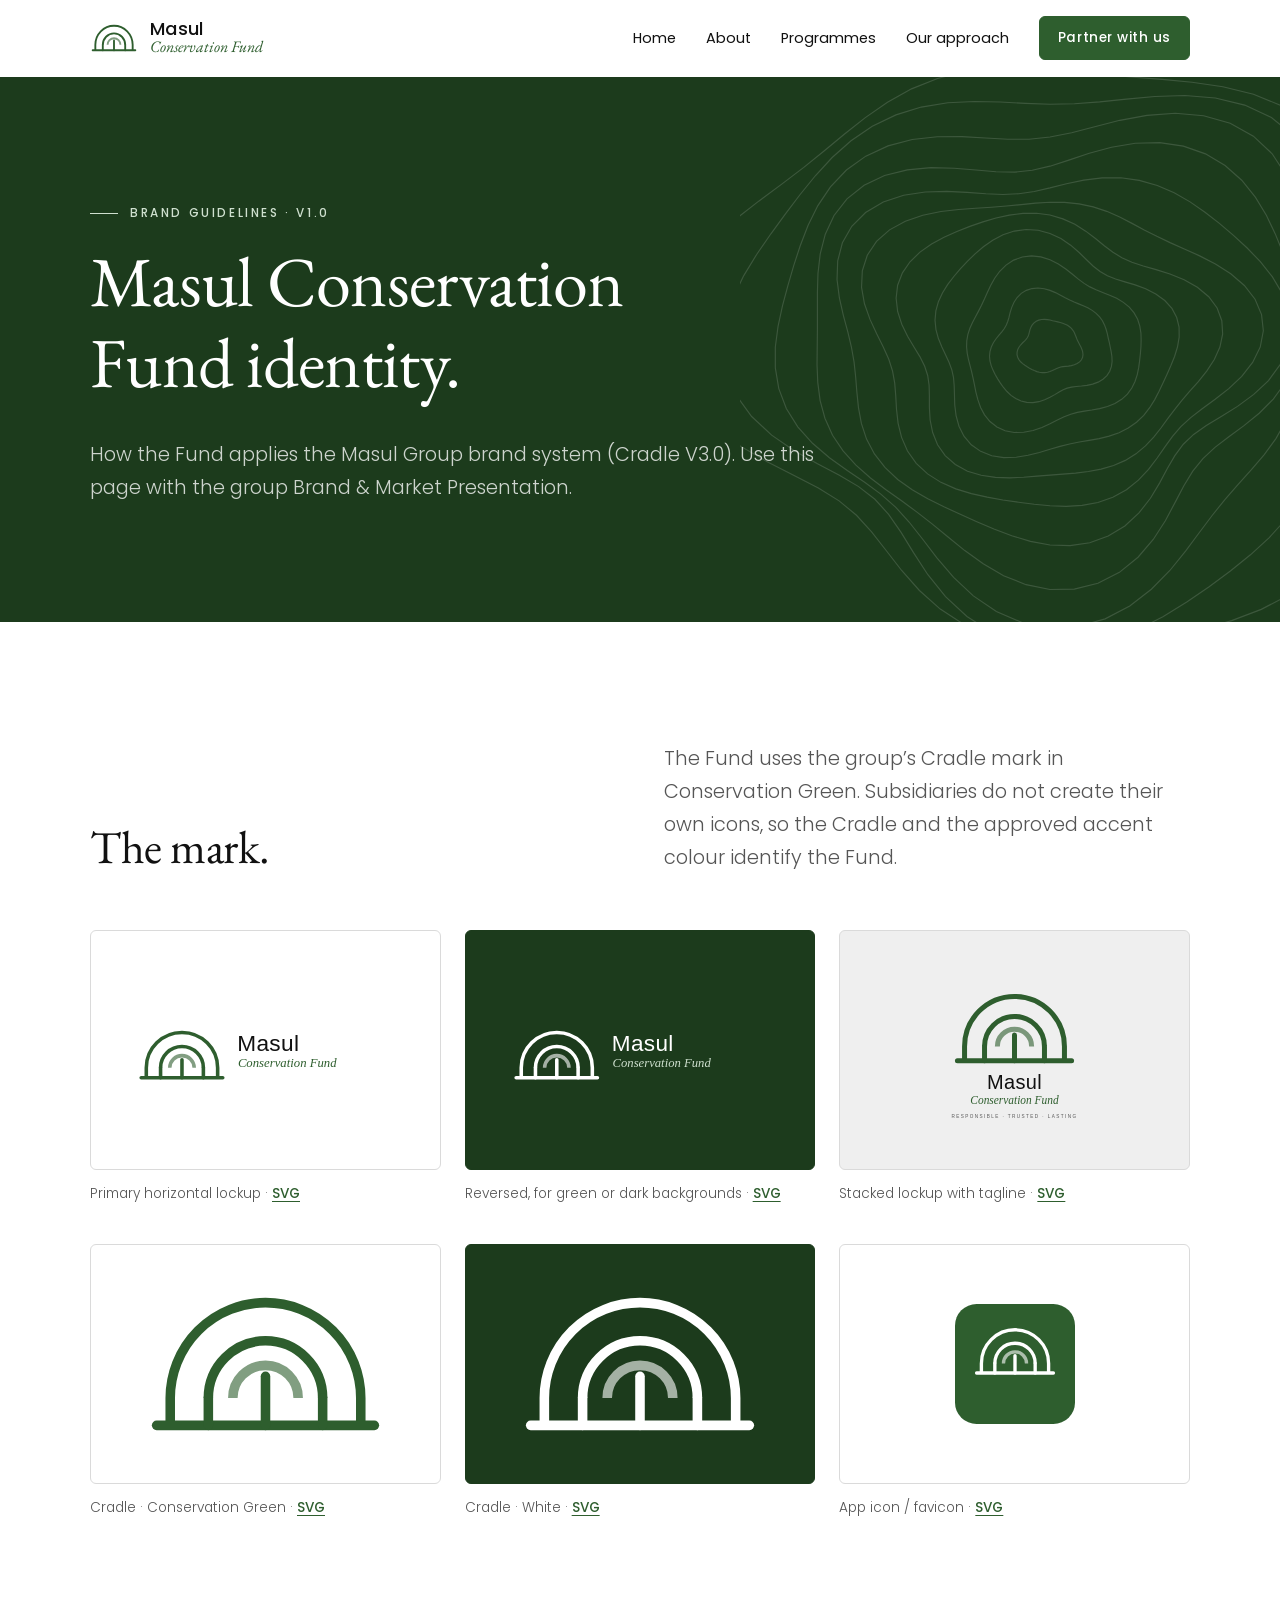
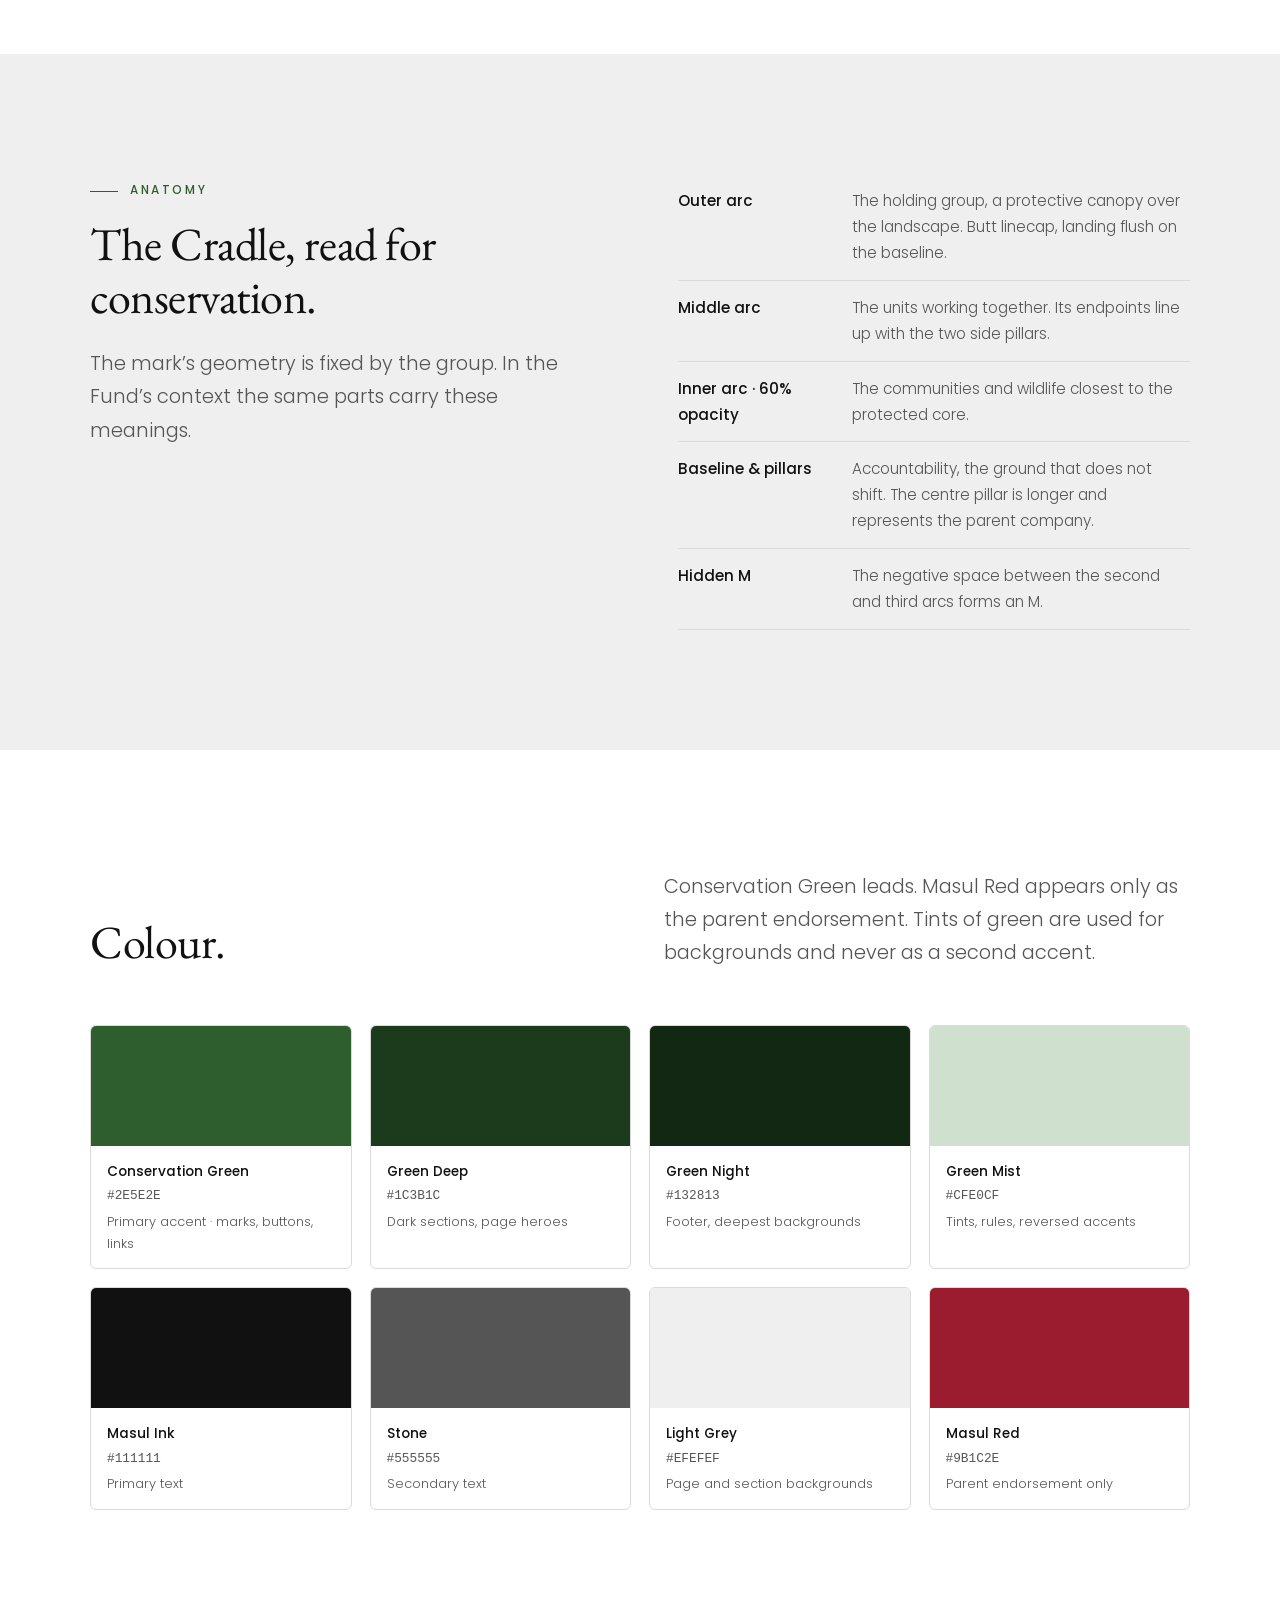
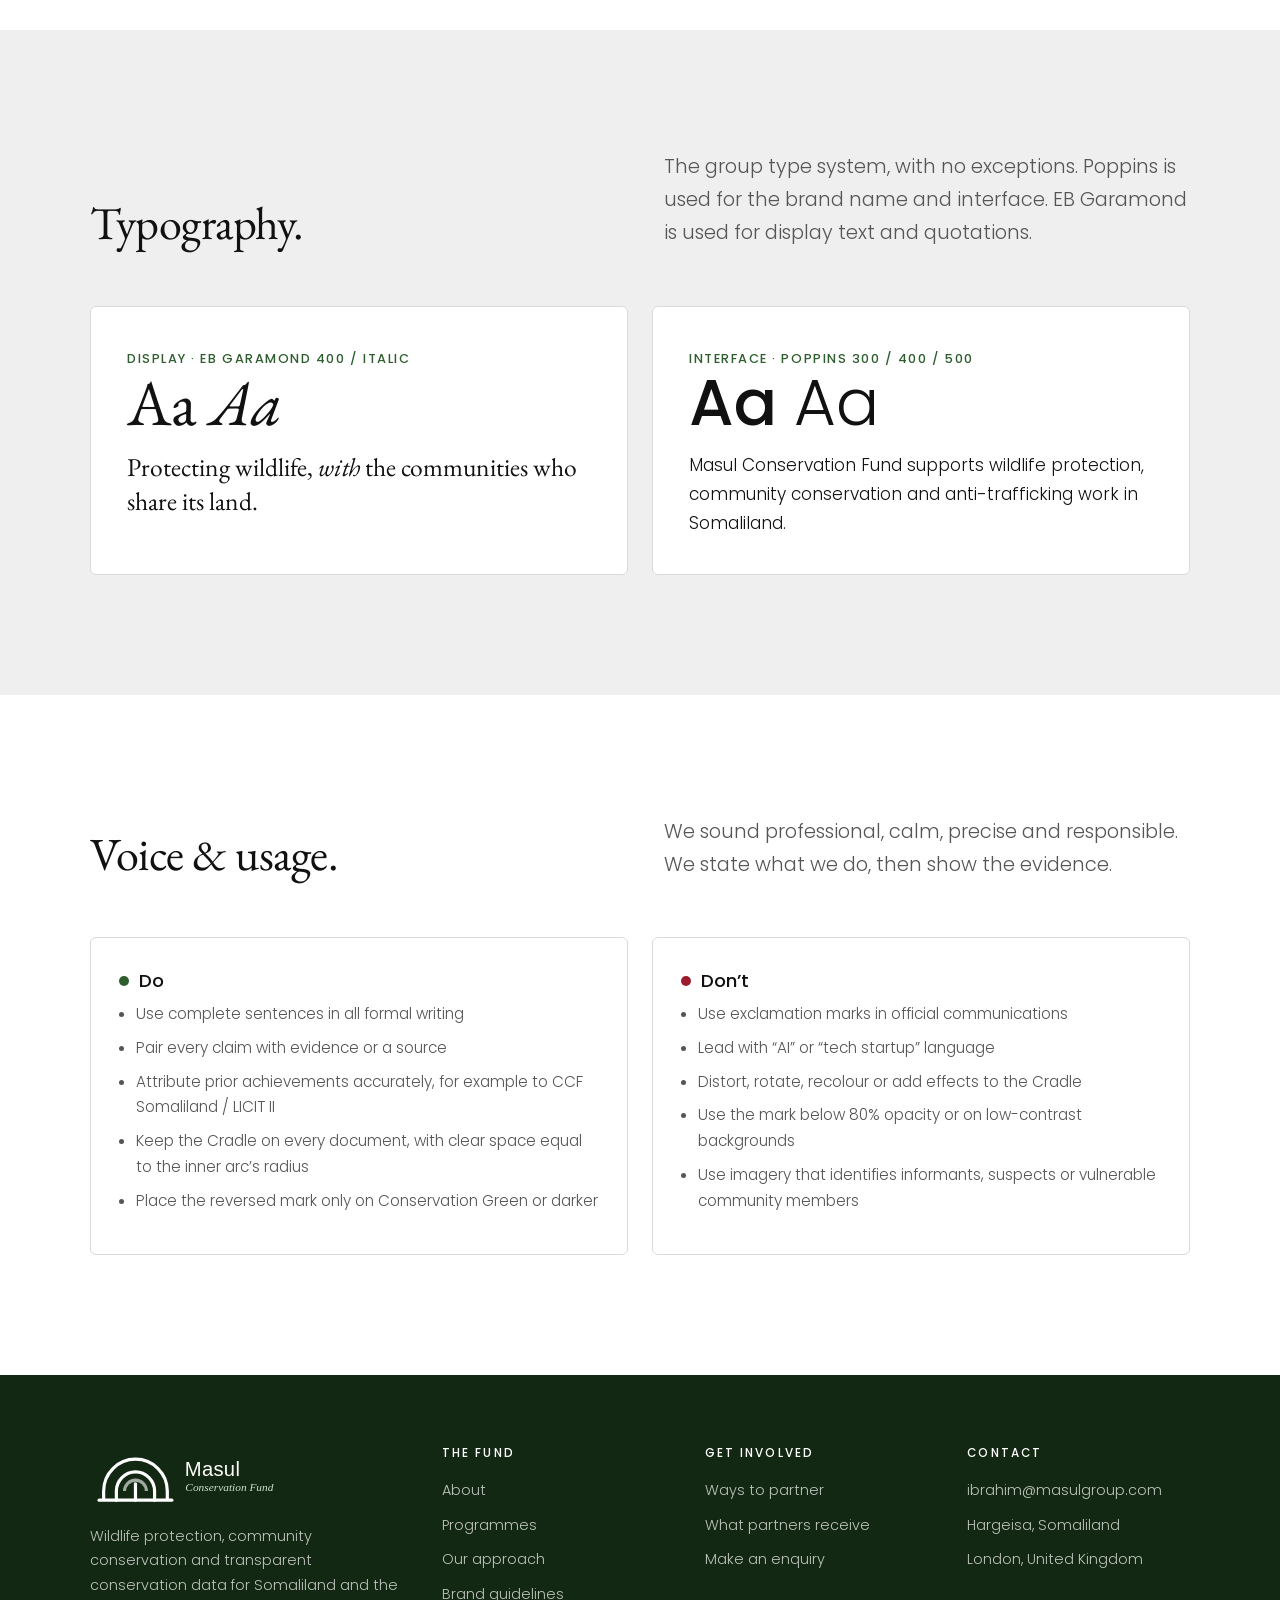
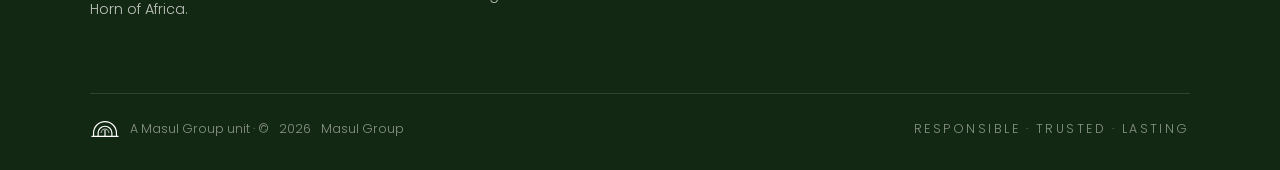
==== brand/index.html @ 2d94569a "Add Masul Conservation Fund website and brand kit Static multi-page site (home, about, programmes, a" ====
<!doctype html>
<html lang="en-GB">
<head>
  <meta charset="utf-8">
  <meta name="viewport" content="width=device-width, initial-scale=1">
  <title>Brand guidelines — Masul Conservation Fund</title>
  <meta name="description" content="Logo, colour, typography and voice guidelines for Masul Conservation Fund.">
  <meta name="theme-color" content="#2E5E2E">
  <meta property="og:type" content="website">
  <meta property="og:title" content="Brand guidelines — Masul Conservation Fund">
  <meta property="og:description" content="Logo, colour, typography and voice guidelines for Masul Conservation Fund.">
  <meta property="og:site_name" content="Masul Conservation Fund">
  <link rel="icon" href="../assets/img/favicon.svg" type="image/svg+xml">
  <link rel="preconnect" href="https://fonts.googleapis.com">
  <link rel="preconnect" href="https://fonts.gstatic.com" crossorigin>
  <link href="https://fonts.googleapis.com/css2?family=EB+Garamond:ital,wght@0,400;0,500;1,400&family=Poppins:wght@300;400;500&display=swap" rel="stylesheet">
  <link rel="stylesheet" href="../assets/css/styles.css">
</head>
<body>
<a class="skip-link" href="#main">Skip to content</a>
<header class="site-header">
  <div class="wrap">
    <a class="brand" href="../index.html" aria-label="Masul Conservation Fund — home">
      <img src="../assets/img/cradle-green.svg" alt="" width="48" height="29">
      <span class="brand-text"><span class="brand-name">Masul</span><span class="brand-sub">Conservation Fund</span></span>
    </a>
    <button class="nav-toggle" aria-label="Menu" aria-expanded="false" aria-controls="site-nav"><span></span><span></span><span></span></button>
    <nav class="nav" id="site-nav" aria-label="Primary">
      <a href="../index.html">Home</a>
      <a href="../about.html">About</a>
      <a href="../programmes.html">Programmes</a>
      <a href="../approach.html">Our approach</a>
      <a class="btn" href="../partner.html">Partner with us</a>
    </nav>
  </div>
</header>
<main id="main">

<section class="page-hero">
  <img class="contours" src="../assets/img/contours.svg" alt="">
  <div class="wrap">
    <span class="eyebrow">Brand guidelines &middot; v1.0</span>
    <h1>Masul Conservation Fund identity.</h1>
    <p class="lede">How the Fund applies the Masul Group brand system (Cradle V3.0). Use this page with the group Brand &amp; Market Presentation.</p>
  </div>
</section>

<section class="section">
  <div class="wrap">
    <div class="section-head reveal">
      <h2>The mark.</h2>
      <p class="lede">The Fund uses the group&rsquo;s Cradle mark in Conservation Green. Subsidiaries do not create their own icons, so the Cradle and the approved accent colour identify the Fund.</p>
    </div>
    <div class="grid grid--3">
      <div class="reveal"><div class="logo-tile"><img src="../assets/img/logo-horizontal.svg" alt="Horizontal lockup"></div><p class="logo-caption">Primary horizontal lockup &middot; <a href="../assets/img/logo-horizontal.svg" download>SVG</a></p></div>
      <div class="reveal"><div class="logo-tile logo-tile--dark"><img src="../assets/img/logo-horizontal-reversed.svg" alt="Reversed lockup"></div><p class="logo-caption">Reversed, for green or dark backgrounds &middot; <a href="../assets/img/logo-horizontal-reversed.svg" download>SVG</a></p></div>
      <div class="reveal"><div class="logo-tile logo-tile--grey"><img src="../assets/img/logo-stacked.svg" alt="Stacked lockup"></div><p class="logo-caption">Stacked lockup with tagline &middot; <a href="../assets/img/logo-stacked.svg" download>SVG</a></p></div>
      <div class="reveal"><div class="logo-tile"><img src="../assets/img/cradle-green.svg" alt="Cradle in Conservation Green"></div><p class="logo-caption">Cradle &middot; Conservation Green &middot; <a href="../assets/img/cradle-green.svg" download>SVG</a></p></div>
      <div class="reveal"><div class="logo-tile logo-tile--dark"><img src="../assets/img/cradle-white.svg" alt="Cradle in white"></div><p class="logo-caption">Cradle &middot; White &middot; <a href="../assets/img/cradle-white.svg" download>SVG</a></p></div>
      <div class="reveal"><div class="logo-tile"><img src="../assets/img/favicon.svg" alt="App icon" style="max-height:120px"></div><p class="logo-caption">App icon / favicon &middot; <a href="../assets/img/favicon.svg" download>SVG</a></p></div>
    </div>
  </div>
</section>

<section class="section section--grey">
  <div class="wrap split">
    <div class="reveal">
      <span class="eyebrow">Anatomy</span>
      <h2>The Cradle, read for conservation.</h2>
      <p class="lede">The mark&rsquo;s geometry is fixed by the group. In the Fund&rsquo;s context the same parts carry these meanings.</p>
    </div>
    <div class="reveal">
      <table class="creds">
        <tr><th>Outer arc</th><td>The holding group, a protective canopy over the landscape. Butt linecap, landing flush on the baseline.</td></tr>
        <tr><th>Middle arc</th><td>The units working together. Its endpoints line up with the two side pillars.</td></tr>
        <tr><th>Inner arc &middot; 60% opacity</th><td>The communities and wildlife closest to the protected core.</td></tr>
        <tr><th>Baseline &amp; pillars</th><td>Accountability, the ground that does not shift. The centre pillar is longer and represents the parent company.</td></tr>
        <tr><th>Hidden M</th><td>The negative space between the second and third arcs forms an M.</td></tr>
      </table>
    </div>
  </div>
</section>

<section class="section">
  <div class="wrap">
    <div class="section-head reveal">
      <h2>Colour.</h2>
      <p class="lede">Conservation Green leads. Masul Red appears only as the parent endorsement. Tints of green are used for backgrounds and never as a second accent.</p>
    </div>
    <div class="swatches reveal">
      <div class="swatch"><div class="chip" style="background:#2E5E2E"></div><div class="meta"><strong>Conservation Green</strong><code>#2E5E2E</code><span>Primary accent &middot; marks, buttons, links</span></div></div><div class="swatch"><div class="chip" style="background:#1C3B1C"></div><div class="meta"><strong>Green Deep</strong><code>#1C3B1C</code><span>Dark sections, page heroes</span></div></div><div class="swatch"><div class="chip" style="background:#132813"></div><div class="meta"><strong>Green Night</strong><code>#132813</code><span>Footer, deepest backgrounds</span></div></div><div class="swatch"><div class="chip" style="background:#CFE0CF"></div><div class="meta"><strong>Green Mist</strong><code>#CFE0CF</code><span>Tints, rules, reversed accents</span></div></div><div class="swatch"><div class="chip" style="background:#111111"></div><div class="meta"><strong>Masul Ink</strong><code>#111111</code><span>Primary text</span></div></div><div class="swatch"><div class="chip" style="background:#555555"></div><div class="meta"><strong>Stone</strong><code>#555555</code><span>Secondary text</span></div></div><div class="swatch"><div class="chip" style="background:#EFEFEF"></div><div class="meta"><strong>Light Grey</strong><code>#EFEFEF</code><span>Page and section backgrounds</span></div></div><div class="swatch"><div class="chip" style="background:#9B1C2E"></div><div class="meta"><strong>Masul Red</strong><code>#9B1C2E</code><span>Parent endorsement only</span></div></div>
    </div>
  </div>
</section>

<section class="section section--grey">
  <div class="wrap">
    <div class="section-head reveal">
      <h2>Typography.</h2>
      <p class="lede">The group type system, with no exceptions. Poppins is used for the brand name and interface. EB Garamond is used for display text and quotations.</p>
    </div>
    <div class="grid grid--2">
      <div class="type-specimen reveal">
        <span class="meta">Display &middot; EB Garamond 400 / italic</span>
        <div class="big garamond">Aa <em>Aa</em></div>
        <p class="garamond" style="font-size:1.6rem;line-height:1.3;margin:0">Protecting wildlife, <em>with</em> the communities who share its land.</p>
      </div>
      <div class="type-specimen reveal">
        <span class="meta">Interface &middot; Poppins 300 / 400 / 500</span>
        <div class="big" style="font-weight:500">Aa <span style="font-weight:300">Aa</span></div>
        <p style="margin:0">Masul Conservation Fund supports wildlife protection, community conservation and anti-trafficking work in Somaliland.</p>
      </div>
    </div>
  </div>
</section>

<section class="section">
  <div class="wrap">
    <div class="section-head reveal">
      <h2>Voice &amp; usage.</h2>
      <p class="lede">We sound professional, calm, precise and responsible. We state what we do, then show the evidence.</p>
    </div>
    <div class="dos">
      <div class="card reveal"><h3><span class="dot dot--ok"></span>Do</h3><ul>
        <li>Use complete sentences in all formal writing</li>
        <li>Pair every claim with evidence or a source</li>
        <li>Attribute prior achievements accurately, for example to CCF Somaliland / LICIT II</li>
        <li>Keep the Cradle on every document, with clear space equal to the inner arc&rsquo;s radius</li>
        <li>Place the reversed mark only on Conservation Green or darker</li>
      </ul></div>
      <div class="card reveal"><h3><span class="dot dot--no"></span>Don&rsquo;t</h3><ul>
        <li>Use exclamation marks in official communications</li>
        <li>Lead with &ldquo;AI&rdquo; or &ldquo;tech startup&rdquo; language</li>
        <li>Distort, rotate, recolour or add effects to the Cradle</li>
        <li>Use the mark below 80% opacity or on low-contrast backgrounds</li>
        <li>Use imagery that identifies informants, suspects or vulnerable community members</li>
      </ul></div>
    </div>
  </div>
</section>
</main>
<footer class="site-footer">
  <div class="wrap">
    <div class="footer-grid">
      <div class="footer-brand">
        <img src="../assets/img/logo-horizontal-reversed.svg" alt="Masul Conservation Fund" width="240" height="57">
        <p>Wildlife protection, community conservation and transparent conservation data for Somaliland and the Horn of Africa.</p>
      </div>
      <div>
        <h4>The Fund</h4>
        <ul>
          <li><a href="../about.html">About</a></li>
          <li><a href="../programmes.html">Programmes</a></li>
          <li><a href="../approach.html">Our approach</a></li>
          <li><a href="../brand/index.html">Brand guidelines</a></li>
        </ul>
      </div>
      <div>
        <h4>Get involved</h4>
        <ul>
          <li><a href="../partner.html#ways">Ways to partner</a></li>
          <li><a href="../partner.html#reporting">What partners receive</a></li>
          <li><a href="../partner.html#contact">Make an enquiry</a></li>
        </ul>
      </div>
      <div>
        <h4>Contact</h4>
        <ul>
          <li><a href="mailto:ibrahim@masulgroup.com">ibrahim@masulgroup.com</a></li>
          <li>Hargeisa, Somaliland</li>
          <li>London, United Kingdom</li>
        </ul>
      </div>
    </div>
    <div class="footer-bottom">
      <span class="group-endorse"><img src="../assets/img/cradle-white.svg" alt="" width="30" height="18">A Masul Group unit · &copy; <span data-year>2026</span> Masul Group</span>
      <span class="tagline">Responsible · Trusted · Lasting</span>
    </div>
  </div>
</footer>
<script src="../assets/js/main.js" defer></script>
</body>
</html>
---- assets/css/styles.css ----
/* Masul Conservation Fund — site styles
   Built on the Masul Group brand system V3.0:
   Conservation Green unit accent, Poppins (UI) + EB Garamond (display). */

:root {
  /* Unit accent — Conservation Green and its tints */
  --green: #2E5E2E;
  --green-deep: #1C3B1C;
  --green-night: #132813;
  --green-mid: #3F7A3F;
  --green-tint: #E6EEE6;
  --green-mist: #CFE0CF;

  /* Parent palette */
  --masul-red: #9B1C2E;
  --ink: #111111;
  --stone: #555555;
  --grey: #EFEFEF;
  --white: #FFFFFF;
  --line: #DADADA;

  --font-ui: "Poppins", "Helvetica Neue", Arial, sans-serif;
  --font-display: "EB Garamond", Garamond, Georgia, serif;

  --wrap: 1180px;
  --gutter: clamp(16px, 4vw, 40px);
  --radius: 6px;
  --shadow: 0 1px 2px rgba(17, 17, 17, .04), 0 8px 24px rgba(17, 17, 17, .06);
}

*,
*::before,
*::after { box-sizing: border-box; }

html { scroll-behavior: smooth; -webkit-text-size-adjust: 100%; }

body {
  margin: 0;
  font-family: var(--font-ui);
  font-weight: 300;
  font-size: 17px;
  line-height: 1.7;
  color: var(--ink);
  background: var(--white);
  -webkit-font-smoothing: antialiased;
}

img, svg { max-width: 100%; display: block; }

a { color: var(--green); text-underline-offset: 3px; }
a:hover { color: var(--green-mid); }

:focus-visible { outline: 2px solid var(--green-mid); outline-offset: 3px; }

h1, h2, h3, h4 { margin: 0 0 .5em; line-height: 1.15; }

h1, h2, .display {
  font-family: var(--font-display);
  font-weight: 400;
  letter-spacing: -.01em;
}
h1 { font-size: clamp(2.5rem, 5.6vw, 4.4rem); }
h2 { font-size: clamp(2rem, 3.6vw, 2.9rem); }
h3 { font-family: var(--font-ui); font-weight: 500; font-size: 1.15rem; letter-spacing: .005em; }
h4 { font-family: var(--font-ui); font-weight: 500; font-size: 1rem; }
p { margin: 0 0 1.1em; }
strong { font-weight: 500; }

.wrap { width: 100%; max-width: var(--wrap); margin: 0 auto; padding: 0 var(--gutter); }

.eyebrow {
  display: inline-block;
  font-size: .74rem;
  font-weight: 500;
  letter-spacing: .22em;
  text-transform: uppercase;
  color: var(--green);
  margin-bottom: 1.1rem;
}
.eyebrow::before {
  content: "";
  display: inline-block;
  width: 28px;
  height: 1px;
  background: currentColor;
  vertical-align: middle;
  margin-right: 12px;
}

.lede { font-size: clamp(1.05rem, 1.6vw, 1.22rem); color: var(--stone); max-width: 62ch; }

.skip-link {
  position: absolute; left: -9999px; top: 0;
  background: var(--green); color: var(--white); padding: 10px 16px; z-index: 100;
}
.skip-link:focus { left: 16px; top: 16px; }

/* ---------- Buttons ---------- */
.btn {
  display: inline-flex; align-items: center; gap: 10px;
  font-family: var(--font-ui); font-size: .9rem; font-weight: 500; letter-spacing: .04em;
  padding: 14px 26px; border-radius: var(--radius);
  border: 1px solid var(--green); background: var(--green); color: var(--white);
  text-decoration: none; cursor: pointer; transition: background .2s, color .2s, border-color .2s;
}
.btn:hover { background: var(--green-deep); border-color: var(--green-deep); color: var(--white); }
.btn--ghost { background: transparent; color: var(--green); }
.btn--ghost:hover { background: var(--green); color: var(--white); }
.btn--light { background: var(--white); border-color: var(--white); color: var(--green-deep); }
.btn--light:hover { background: var(--green-mist); border-color: var(--green-mist); color: var(--green-night); }
.btn--outline-light { background: transparent; border-color: rgba(255,255,255,.55); color: var(--white); }
.btn--outline-light:hover { background: var(--white); color: var(--green-deep); }
.btn .arrow { transition: transform .2s; }
.btn:hover .arrow { transform: translateX(3px); }
.btn-row { display: flex; flex-wrap: wrap; gap: 14px; }

/* ---------- Header ---------- */
.site-header {
  position: sticky; top: 0; z-index: 50;
  background: rgba(255, 255, 255, .94);
  backdrop-filter: saturate(160%) blur(10px);
  -webkit-backdrop-filter: saturate(160%) blur(10px);
  border-bottom: 1px solid transparent;
  transition: border-color .2s;
}
.site-header.is-scrolled { border-bottom-color: var(--line); }
.site-header .wrap { display: flex; align-items: center; justify-content: space-between; height: 76px; }

.brand { display: flex; align-items: center; gap: 12px; text-decoration: none; color: var(--ink); }
.brand img { width: 48px; height: auto; }
.brand-text { display: flex; flex-direction: column; line-height: 1.05; }
.brand-name { font-weight: 500; font-size: 1.12rem; letter-spacing: .02em; }
.brand-sub { font-family: var(--font-display); font-style: italic; color: var(--green); font-size: 1rem; }

.nav { display: flex; align-items: center; gap: 30px; }
.nav a:not(.btn) {
  font-size: .9rem; font-weight: 400; color: var(--ink); text-decoration: none; position: relative; padding: 6px 0;
}
.nav a:not(.btn)::after {
  content: ""; position: absolute; left: 0; bottom: 0; width: 100%; height: 1px; background: var(--green);
  transform: scaleX(0); transform-origin: left; transition: transform .25s;
}
.nav a:not(.btn):hover::after,
.nav a[aria-current="page"]::after { transform: scaleX(1); }
.nav a[aria-current="page"] { color: var(--green); }
.nav .btn { padding: 10px 18px; font-size: .84rem; }

.nav-toggle {
  display: none; background: none; border: 0; padding: 10px; margin-right: -10px; cursor: pointer; color: var(--ink);
}
.nav-toggle span { display: block; width: 24px; height: 1.5px; background: currentColor; margin: 6px 0; transition: transform .25s, opacity .25s; }
.nav-open .nav-toggle span:nth-child(1) { transform: translateY(7.5px) rotate(45deg); }
.nav-open .nav-toggle span:nth-child(2) { opacity: 0; }
.nav-open .nav-toggle span:nth-child(3) { transform: translateY(-7.5px) rotate(-45deg); }

@media (max-width: 900px) {
  .nav-toggle { display: block; }
  .nav {
    position: fixed; inset: 76px 0 auto 0; flex-direction: column; align-items: stretch; gap: 0;
    background: var(--white); border-bottom: 1px solid var(--line); padding: 8px var(--gutter) 24px;
    transform: translateY(-8px); opacity: 0; visibility: hidden; transition: opacity .2s, transform .2s, visibility .2s;
  }
  .nav-open .nav { transform: none; opacity: 1; visibility: visible; }
  .nav a:not(.btn) { padding: 14px 0; border-bottom: 1px solid var(--grey); font-size: 1rem; }
  .nav a:not(.btn)::after { display: none; }
  .nav .btn { margin-top: 18px; justify-content: center; padding: 14px; }
}

/* ---------- Hero ---------- */
.hero {
  position: relative; overflow: hidden;
  background: linear-gradient(180deg, var(--grey) 0%, var(--white) 100%);
  padding: clamp(56px, 9vw, 110px) 0 0;
}
.hero-grid { display: grid; grid-template-columns: 1.1fr .9fr; gap: 48px; align-items: end; }
.hero h1 { max-width: 15ch; }
.hero h1 em { color: var(--green); font-style: italic; }
.hero .lede { margin-bottom: 2rem; }
.hero-copy { padding-bottom: clamp(56px, 8vw, 100px); }
.hero-art { align-self: stretch; display: flex; align-items: flex-end; }
.hero-art svg { width: 100%; height: auto; }
.hero-meta {
  display: flex; flex-wrap: wrap; gap: 8px 22px; margin-top: 2.2rem; font-size: .8rem; color: var(--stone); letter-spacing: .04em;
}
.hero-meta span::before { content: "·"; margin-right: 22px; color: var(--green); }
.hero-meta span:first-child::before { content: none; }
@media (max-width: 900px) {
  .hero-grid { grid-template-columns: 1fr; gap: 0; }
  .hero-copy { padding-bottom: 32px; }
}

.landscape { display: block; width: 100%; height: auto; margin-top: -1px; }

/* Page hero (inner pages) */
.page-hero {
  background: var(--green-deep); color: var(--white); position: relative; overflow: hidden;
  padding: clamp(64px, 10vw, 120px) 0 clamp(56px, 8vw, 96px);
}
.page-hero .eyebrow { color: var(--green-mist); }
.page-hero h1 { max-width: 18ch; }
.page-hero .lede { color: rgba(255,255,255,.78); }
.page-hero .contours { position: absolute; right: -80px; top: -40px; width: 620px; opacity: .14; pointer-events: none; }

/* ---------- Sections ---------- */
.section { padding: clamp(64px, 10vw, 120px) 0; }
.section--grey { background: var(--grey); }
.section--green { background: var(--green-deep); color: var(--white); }
.section--green .eyebrow { color: var(--green-mist); }
.section--green .lede, .section--green p { color: rgba(255,255,255,.8); }
.section--tint { background: var(--green-tint); }

.section-head { display: grid; grid-template-columns: 1fr 1fr; gap: 48px; align-items: end; margin-bottom: 56px; }
.section-head h2 { margin: 0; max-width: 16ch; }
.section-head .lede { margin: 0; }
@media (max-width: 800px) { .section-head { grid-template-columns: 1fr; gap: 16px; margin-bottom: 40px; } }

.split { display: grid; grid-template-columns: 1fr 1fr; gap: clamp(32px, 6vw, 80px); align-items: start; }
.split--wide { grid-template-columns: .85fr 1.15fr; }
@media (max-width: 800px) { .split, .split--wide { grid-template-columns: 1fr; } }

/* ---------- Cards ---------- */
.grid { display: grid; gap: 24px; }
.grid--3 { grid-template-columns: repeat(3, 1fr); }
.grid--2 { grid-template-columns: repeat(2, 1fr); }
.grid--4 { grid-template-columns: repeat(4, 1fr); }
@media (max-width: 980px) { .grid--3, .grid--4 { grid-template-columns: repeat(2, 1fr); } }
@media (max-width: 620px) { .grid--3, .grid--2, .grid--4 { grid-template-columns: 1fr; } }

.card {
  background: var(--white); border: 1px solid var(--line); border-radius: var(--radius);
  padding: 32px 28px; position: relative; transition: border-color .2s, box-shadow .2s, transform .2s;
}
.card:hover { border-color: var(--green-mist); box-shadow: var(--shadow); }
.card .num {
  font-family: var(--font-display); font-size: 1rem; font-style: italic; color: var(--green); display: block; margin-bottom: 18px;
}
.card p { color: var(--stone); font-size: .95rem; margin: 0; }
.card .icon { width: 44px; height: 44px; margin-bottom: 20px; color: var(--green); }
.card--link { text-decoration: none; color: inherit; display: block; }
.card--link:hover { transform: translateY(-2px); color: inherit; }
.card--link .more { margin-top: 20px; font-size: .85rem; font-weight: 500; color: var(--green); display: inline-flex; gap: 8px; }

/* ---------- Stats ---------- */
.stats { display: grid; grid-template-columns: repeat(5, 1fr); border-top: 1px solid rgba(255,255,255,.18); }
.stat { padding: 32px 20px 0 0; }
.stat-value { font-family: var(--font-display); font-size: clamp(2.6rem, 4.4vw, 3.6rem); line-height: 1; display: block; color: var(--white); }
.stat-label { display: block; margin-top: 12px; font-size: .84rem; color: rgba(255,255,255,.75); line-height: 1.5; max-width: 22ch; }
@media (max-width: 900px) { .stats { grid-template-columns: repeat(2, 1fr); } .stat { padding-bottom: 8px; } }
.footnote { font-size: .8rem; color: rgba(255,255,255,.6); margin-top: 40px; max-width: 80ch; }

/* ---------- Quote ---------- */
.quote { position: relative; max-width: 900px; margin: 0 auto; text-align: center; }
.quote blockquote {
  margin: 0; font-family: var(--font-display); font-style: italic; font-size: clamp(1.5rem, 2.8vw, 2.2rem); line-height: 1.35; color: var(--ink);
}
.quote blockquote::before {
  content: "\201C"; display: block; font-size: 5rem; line-height: .6; color: var(--green); margin-bottom: 18px; font-style: normal;
}
.quote figcaption { margin-top: 28px; font-size: .78rem; letter-spacing: .18em; text-transform: uppercase; color: var(--stone); }
.quote figcaption strong { color: var(--ink); display: block; letter-spacing: .12em; margin-bottom: 4px; }

/* ---------- Lists ---------- */
.checklist { list-style: none; margin: 0; padding: 0; }
.checklist li { position: relative; padding: 14px 0 14px 36px; border-bottom: 1px solid var(--line); }
.checklist li:last-child { border-bottom: 0; }
.checklist li::before {
  content: ""; position: absolute; left: 0; top: 22px; width: 18px; height: 9px;
  border-left: 1.5px solid var(--green); border-bottom: 1.5px solid var(--green); transform: rotate(-45deg);
}
.section--green .checklist li { border-bottom-color: rgba(255,255,255,.15); }
.section--green .checklist li::before { border-color: var(--green-mist); }

/* Process / pipeline */
.flow { display: grid; grid-template-columns: repeat(4, 1fr); gap: 0; counter-reset: step; }
.flow-step { padding: 28px 24px 28px 0; border-top: 2px solid var(--green); position: relative; }
.flow-step::before {
  counter-increment: step; content: "0" counter(step); font-family: var(--font-display); font-style: italic; color: var(--green); font-size: 1.05rem;
  display: block; margin-bottom: 10px;
}
.flow-step h3 { margin-bottom: .35em; }
.flow-step p { color: var(--stone); font-size: .93rem; margin: 0; }
.flow-step .tag { display: inline-block; margin-top: 14px; font-size: .72rem; letter-spacing: .12em; text-transform: uppercase; color: var(--green); font-weight: 500; }
@media (max-width: 900px) { .flow { grid-template-columns: repeat(2, 1fr); column-gap: 24px; } }
@media (max-width: 560px) { .flow { grid-template-columns: 1fr; } }

/* Timeline */
.timeline { list-style: none; margin: 0; padding: 0; border-left: 1px solid var(--green-mist); }
.timeline li { position: relative; padding: 0 0 36px 32px; }
.timeline li::before {
  content: ""; position: absolute; left: -6px; top: 7px; width: 11px; height: 11px; border-radius: 50%;
  background: var(--white); border: 2px solid var(--green);
}
.timeline .year { font-family: var(--font-display); font-size: 1.5rem; color: var(--green); line-height: 1; display: block; margin-bottom: 8px; }
.timeline h3 { margin-bottom: .3em; }
.timeline p { color: var(--stone); margin: 0; font-size: .95rem; }

/* Credentials table */
.creds { width: 100%; border-collapse: collapse; font-size: .95rem; }
.creds th, .creds td { text-align: left; padding: 14px 0; border-bottom: 1px solid var(--line); vertical-align: top; }
.creds th { font-weight: 500; width: 34%; padding-right: 16px; }
.creds td { color: var(--stone); }

/* Programme blocks */
.programme {
  display: grid; grid-template-columns: 90px 1fr 1fr; gap: 32px; padding: 48px 0; border-top: 1px solid var(--line);
}
.programme:last-child { border-bottom: 1px solid var(--line); }
.programme .p-num { font-family: var(--font-display); font-size: 3rem; line-height: 1; color: var(--green); }
.programme h3 { font-family: var(--font-display); font-weight: 400; font-size: 1.9rem; margin-bottom: .4em; }
.programme p { color: var(--stone); }
.programme h4 { font-size: .74rem; letter-spacing: .18em; text-transform: uppercase; color: var(--green); margin-bottom: 10px; }
.programme ul { margin: 0; padding-left: 1.1em; color: var(--stone); font-size: .95rem; }
.programme li { margin-bottom: 6px; }
@media (max-width: 860px) { .programme { grid-template-columns: 1fr; gap: 12px; } }

/* Pills */
.pills { display: flex; flex-wrap: wrap; gap: 10px; list-style: none; margin: 0; padding: 0; }
.pills li { font-size: .82rem; border: 1px solid var(--green-mist); background: var(--white); border-radius: 999px; padding: 7px 16px; color: var(--green-deep); }
.section--green .pills li { background: transparent; border-color: rgba(255,255,255,.3); color: var(--white); }

/* Notice */
.notice {
  border-left: 3px solid var(--green); background: var(--green-tint); padding: 20px 24px; border-radius: 0 var(--radius) var(--radius) 0;
  font-size: .95rem; color: var(--green-night);
}
.notice p:last-child { margin: 0; }

/* CTA band */
.cta-band { background: var(--green); color: var(--white); padding: clamp(56px, 8vw, 96px) 0; position: relative; overflow: hidden; }
.cta-band .wrap { display: grid; grid-template-columns: 1.4fr 1fr; gap: 40px; align-items: center; position: relative; }
.cta-band h2 { margin: 0; max-width: 18ch; }
.cta-band p { color: rgba(255,255,255,.82); margin: 16px 0 0; max-width: 52ch; }
.cta-band .btn-row { justify-content: flex-end; }
.cta-band .contours { position: absolute; left: -120px; bottom: -160px; width: 700px; opacity: .1; pointer-events: none; }
@media (max-width: 800px) { .cta-band .wrap { grid-template-columns: 1fr; } .cta-band .btn-row { justify-content: flex-start; } }

/* ---------- Form ---------- */
.form { display: grid; gap: 18px; }
.form .row { display: grid; grid-template-columns: 1fr 1fr; gap: 18px; }
@media (max-width: 620px) { .form .row { grid-template-columns: 1fr; } }
.form label { display: block; font-size: .8rem; font-weight: 500; letter-spacing: .04em; margin-bottom: 6px; }
.form input, .form select, .form textarea {
  width: 100%; font: inherit; font-size: .95rem; padding: 13px 14px; border: 1px solid var(--line); border-radius: var(--radius);
  background: var(--white); color: var(--ink); transition: border-color .2s, box-shadow .2s;
}
.form input:focus, .form select:focus, .form textarea:focus {
  outline: none; border-color: var(--green); box-shadow: 0 0 0 3px rgba(46, 94, 46, .15);
}
.form textarea { min-height: 150px; resize: vertical; }
.form-note { font-size: .8rem; color: var(--stone); margin: 0; }

.contact-list { list-style: none; margin: 0; padding: 0; }
.contact-list li { padding: 18px 0; border-bottom: 1px solid var(--line); }
.contact-list .k { display: block; font-size: .72rem; letter-spacing: .18em; text-transform: uppercase; color: var(--green); font-weight: 500; margin-bottom: 4px; }

/* ---------- Footer ---------- */
.site-footer { background: var(--green-night); color: rgba(255,255,255,.72); padding: 72px 0 32px; font-size: .9rem; }
.footer-grid { display: grid; grid-template-columns: 1.4fr 1fr 1fr 1fr; gap: 40px; }
.site-footer h4 { color: var(--white); font-size: .74rem; letter-spacing: .18em; text-transform: uppercase; margin-bottom: 18px; }
.site-footer ul { list-style: none; margin: 0; padding: 0; }
.site-footer li { margin-bottom: 10px; }
.site-footer a { color: rgba(255,255,255,.72); text-decoration: none; }
.site-footer a:hover { color: var(--white); }
.footer-brand img { width: 240px; margin-bottom: 20px; }
.footer-brand p { max-width: 36ch; }
.footer-bottom {
  margin-top: 56px; padding-top: 24px; border-top: 1px solid rgba(255,255,255,.12);
  display: flex; flex-wrap: wrap; justify-content: space-between; gap: 16px; font-size: .78rem; color: rgba(255,255,255,.5);
}
.group-endorse { display: inline-flex; align-items: center; gap: 10px; }
.group-endorse img { width: 30px; }
.tagline { letter-spacing: .2em; text-transform: uppercase; }
@media (max-width: 900px) { .footer-grid { grid-template-columns: 1fr 1fr; } .footer-brand { grid-column: 1 / -1; } }
@media (max-width: 520px) { .footer-grid { grid-template-columns: 1fr; } }

/* ---------- Brand guidelines page ---------- */
.swatches { display: grid; grid-template-columns: repeat(4, 1fr); gap: 18px; }
@media (max-width: 900px) { .swatches { grid-template-columns: repeat(2, 1fr); } }
.swatch { border: 1px solid var(--line); border-radius: var(--radius); overflow: hidden; background: var(--white); }
.swatch .chip { height: 120px; }
.swatch .meta { padding: 14px 16px; font-size: .85rem; }
.swatch .meta strong { display: block; }
.swatch .meta code { font-family: ui-monospace, SFMono-Regular, Menlo, monospace; font-size: .8rem; color: var(--stone); }
.swatch .meta span { display: block; color: var(--stone); font-size: .8rem; margin-top: 4px; }

.logo-tile {
  border: 1px solid var(--line); border-radius: var(--radius); padding: 40px; display: flex; align-items: center; justify-content: center; min-height: 240px;
}
.logo-tile img { max-height: 150px; width: auto; }
.logo-tile--dark { background: var(--green-deep); border-color: var(--green-deep); }
.logo-tile--grey { background: var(--grey); }
.logo-caption { font-size: .85rem; color: var(--stone); margin-top: 12px; }
.logo-caption a { font-weight: 500; }

.type-specimen { border: 1px solid var(--line); border-radius: var(--radius); padding: 36px; background: var(--white); }
.type-specimen .big { font-size: 4rem; line-height: 1; margin-bottom: 16px; }
.type-specimen .garamond { font-family: var(--font-display); }
.type-specimen .meta { font-size: .8rem; letter-spacing: .12em; text-transform: uppercase; color: var(--green); font-weight: 500; }

.dos { display: grid; grid-template-columns: 1fr 1fr; gap: 24px; }
@media (max-width: 700px) { .dos { grid-template-columns: 1fr; } }
.dos .card h3 { display: flex; align-items: center; gap: 10px; }
.dos .card ul { margin: 0; padding-left: 1.1em; color: var(--stone); font-size: .95rem; }
.dos .card li { margin-bottom: 8px; }
.dot { width: 10px; height: 10px; border-radius: 50%; display: inline-block; }
.dot--ok { background: var(--green); }
.dot--no { background: var(--masul-red); }

/* ---------- Reveal ---------- */
.reveal { opacity: 0; transform: translateY(16px); transition: opacity .7s ease, transform .7s ease; }
.reveal.is-visible { opacity: 1; transform: none; }
@media (prefers-reduced-motion: reduce) {
  html { scroll-behavior: auto; }
  .reveal { opacity: 1; transform: none; transition: none; }
  * { transition: none !important; }
}

@media print {
  .site-header, .cta-band, .nav-toggle { display: none; }
  .reveal { opacity: 1; transform: none; }
}

@media (max-width: 900px) {
  .hero-art { justify-content: center; }
  .hero-art img { max-width: 340px; }
  .hero-meta span::before { content: none; }
}
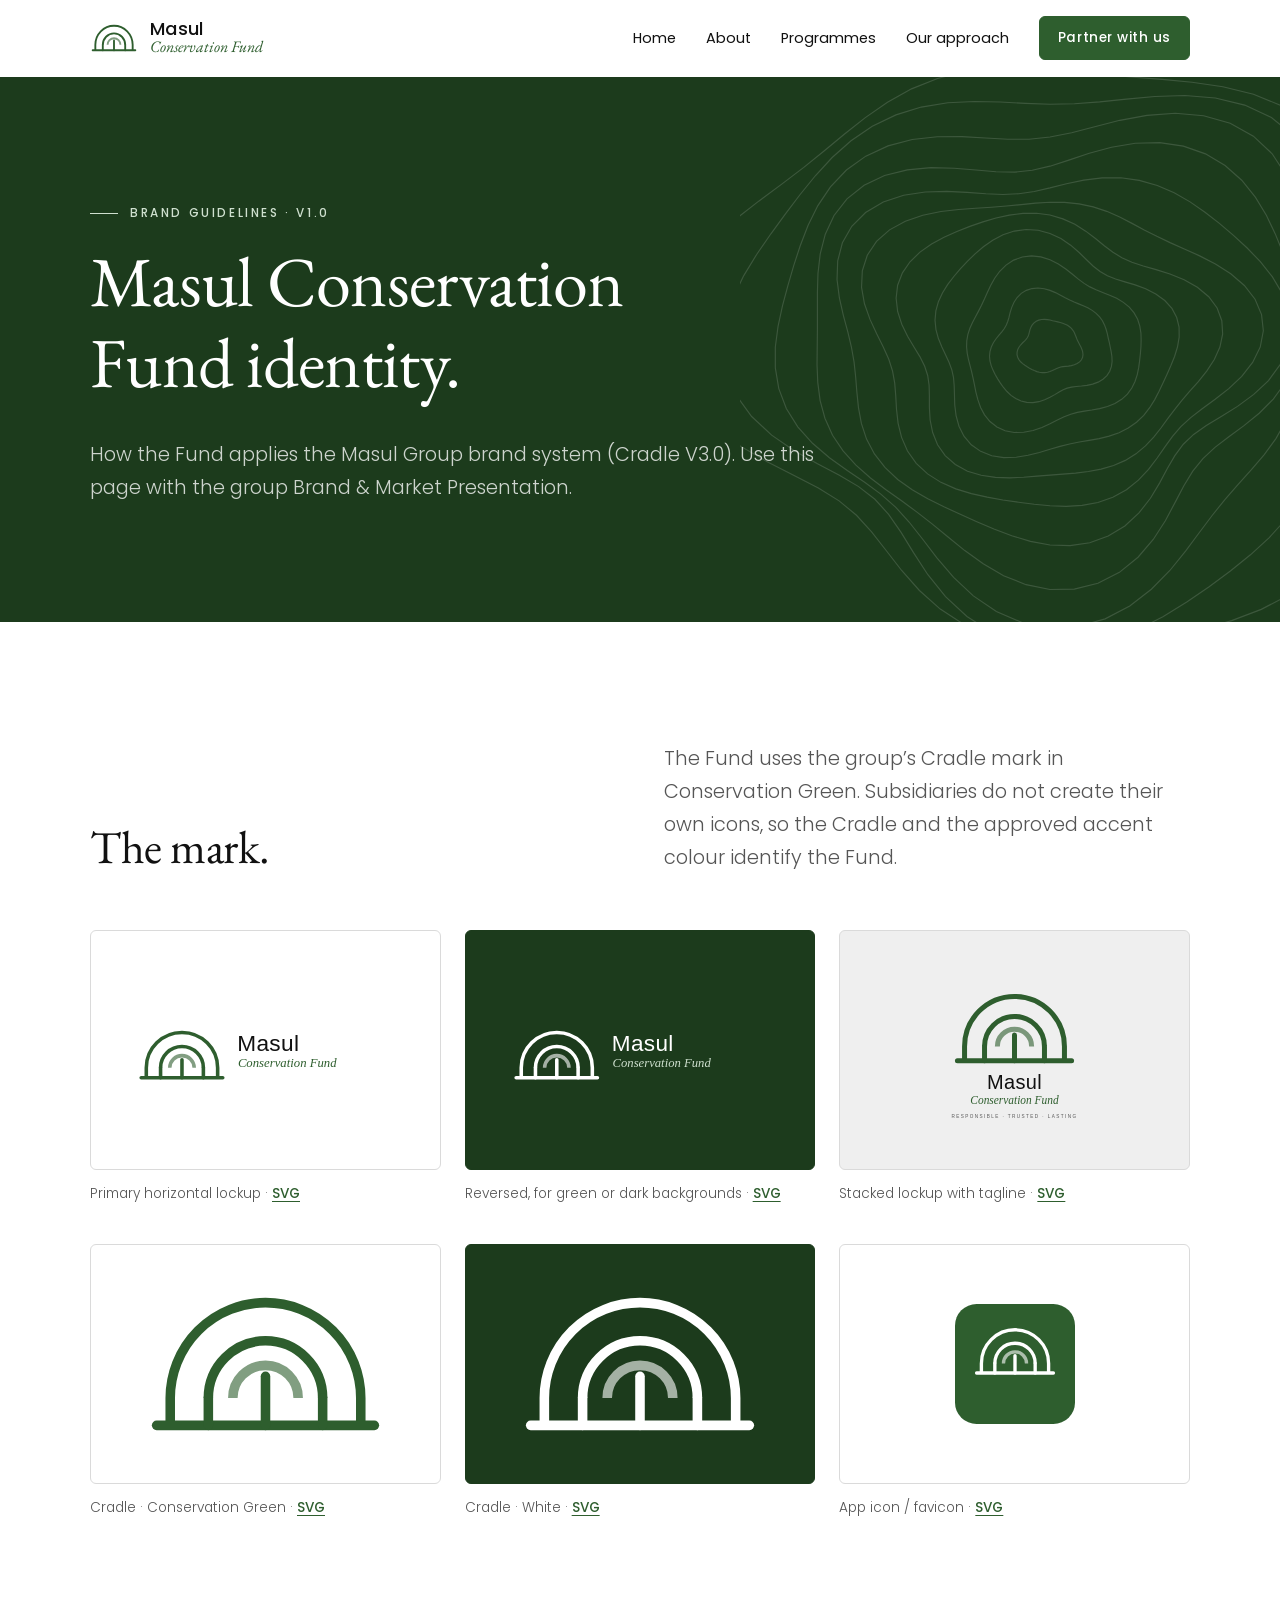
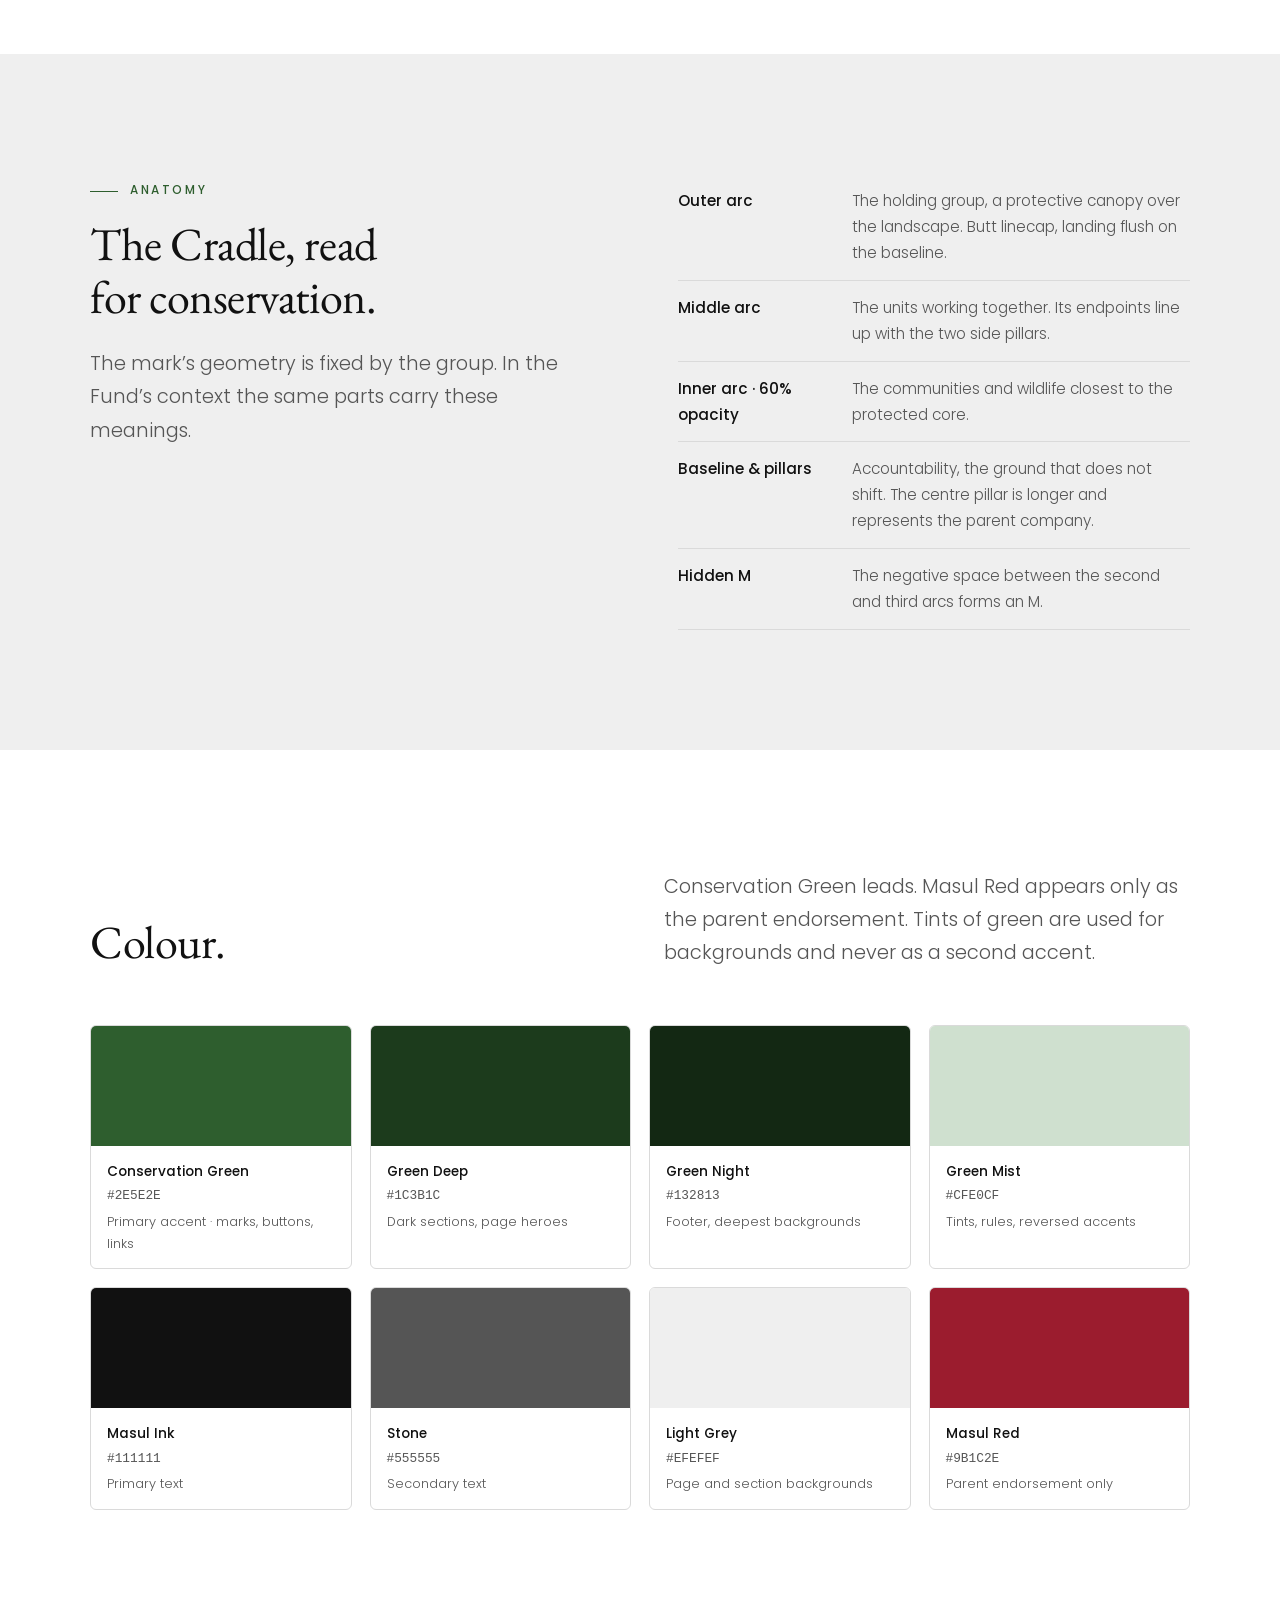
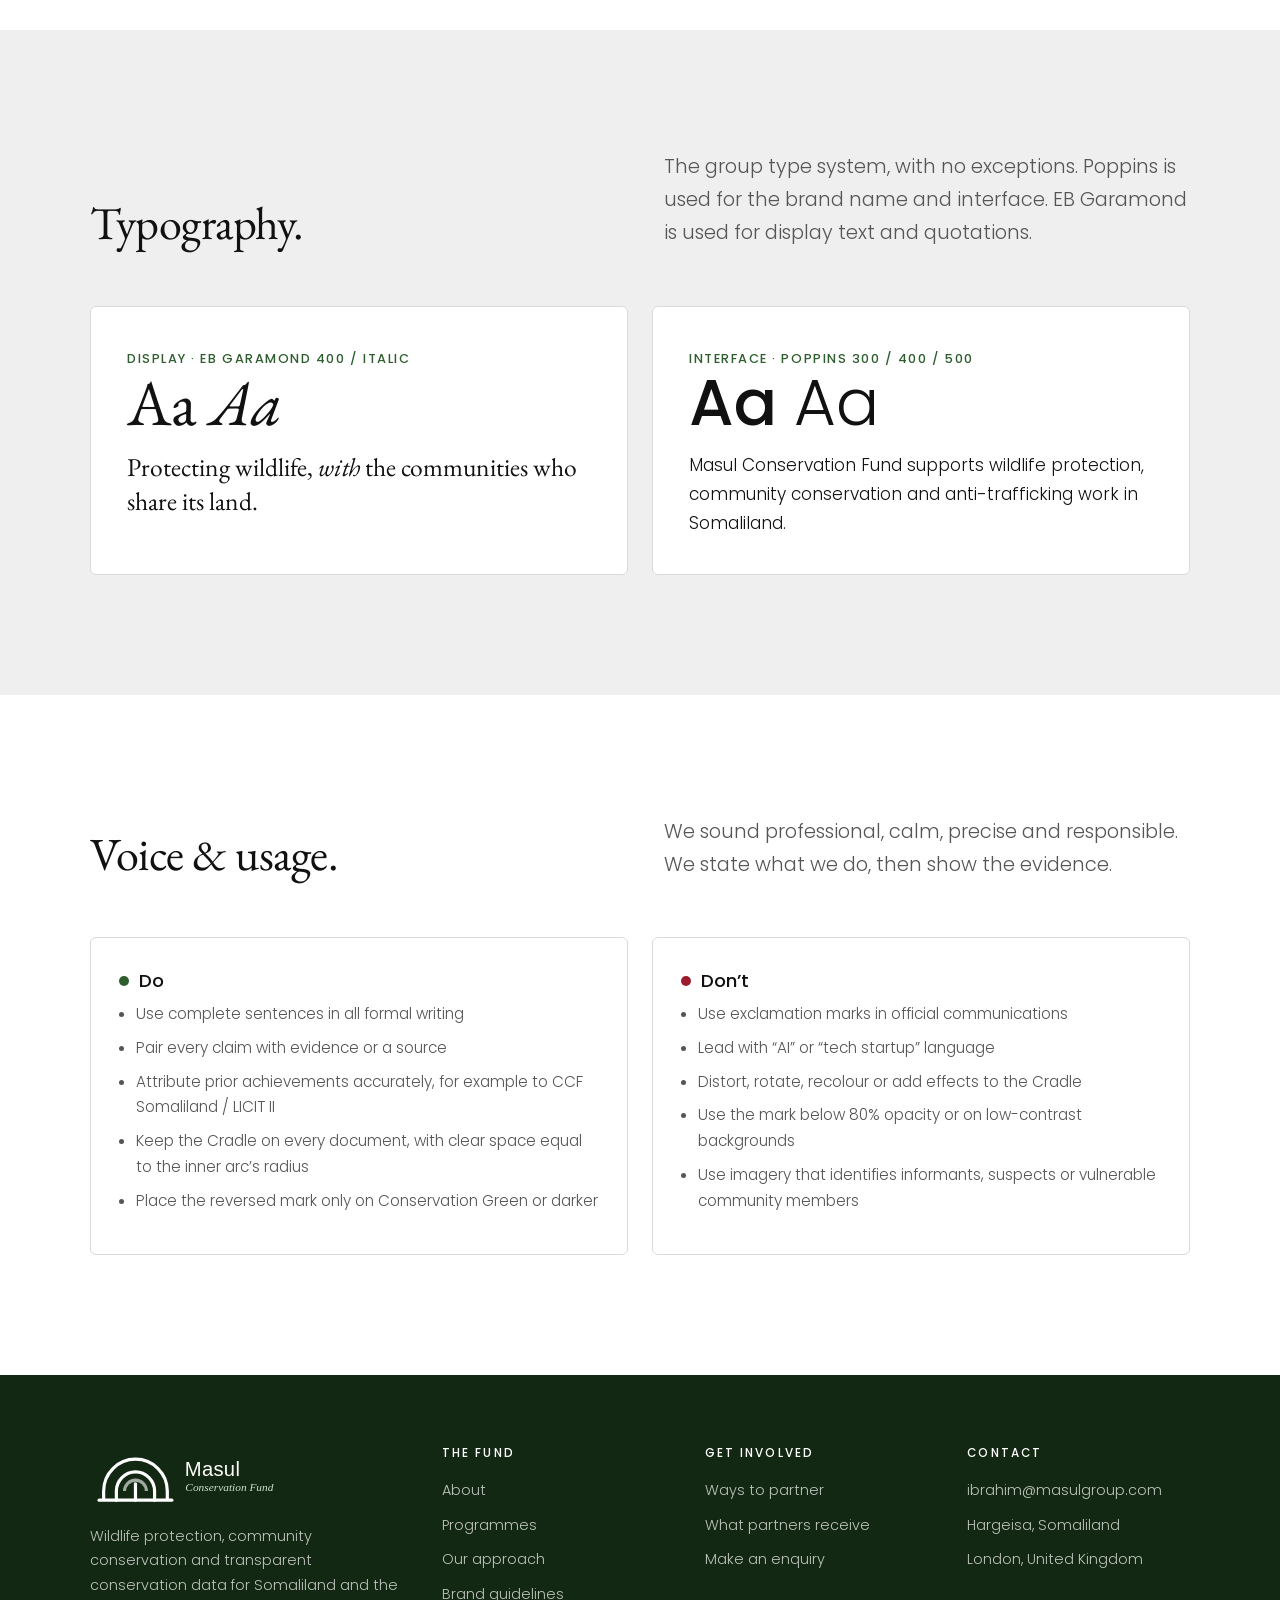
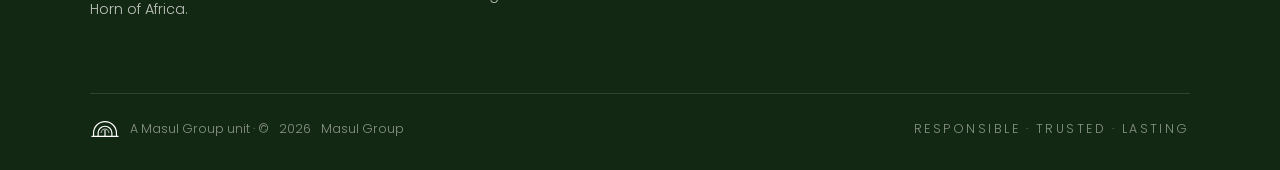
==== commit 48852599: "Add species field guide, roadmap, concept note and sharing polish - Home: 'What we protect' field gu" ====
--- a/brand/index.html
+++ b/brand/index.html
@@ -10,11 +10,14 @@
   <meta property="og:title" content="Brand guidelines — Masul Conservation Fund">
   <meta property="og:description" content="Logo, colour, typography and voice guidelines for Masul Conservation Fund.">
   <meta property="og:site_name" content="Masul Conservation Fund">
+  <meta property="og:image" content="../assets/img/og-image.png">
+  <meta name="twitter:card" content="summary_large_image">
   <link rel="icon" href="../assets/img/favicon.svg" type="image/svg+xml">
   <link rel="preconnect" href="https://fonts.googleapis.com">
   <link rel="preconnect" href="https://fonts.gstatic.com" crossorigin>
   <link href="https://fonts.googleapis.com/css2?family=EB+Garamond:ital,wght@0,400;0,500;1,400&family=Poppins:wght@300;400;500&display=swap" rel="stylesheet">
   <link rel="stylesheet" href="../assets/css/styles.css">
+  <script type="application/ld+json">{"@context": "https://schema.org", "@type": "NGO", "name": "Masul Conservation Fund", "description": "Wildlife protection, community conservation and transparent conservation data for Somaliland and the Horn of Africa.", "email": "ibrahim@masulgroup.com", "areaServed": ["Somaliland", "Horn of Africa"], "founder": {"@type": "Person", "name": "Ibrahim Abdirahman Ismail"}, "parentOrganization": {"@type": "Organization", "name": "Masul Group", "url": "https://masulgroup.com"}, "address": {"@type": "PostalAddress", "addressLocality": "Hargeisa", "addressCountry": "Somaliland"}}</script>
 </head>
 <body>
 <a class="skip-link" href="#main">Skip to content</a>
--- a/assets/css/styles.css
+++ b/assets/css/styles.css
@@ -407,8 +407,8 @@
 .dot--no { background: var(--masul-red); }
 
 /* ---------- Reveal ---------- */
-.reveal { opacity: 0; transform: translateY(16px); transition: opacity .7s ease, transform .7s ease; }
-.reveal.is-visible { opacity: 1; transform: none; }
+.js .reveal { opacity: 0; transform: translateY(16px); transition: opacity .7s ease, transform .7s ease; }
+.js .reveal.is-visible { opacity: 1; transform: none; }
 @media (prefers-reduced-motion: reduce) {
   html { scroll-behavior: auto; }
   .reveal { opacity: 1; transform: none; transition: none; }
@@ -425,3 +425,90 @@
   .hero-art img { max-width: 340px; }
   .hero-meta span::before { content: none; }
 }
+
+/* ---------- Hero art sizing ---------- */
+.hero-art img { width: 100%; height: auto; }
+
+/* ---------- Field guide (species) ---------- */
+.field-guide { list-style: none; margin: 0; padding: 0; border-top: 1px solid var(--green-mist); }
+.field-guide li {
+  display: grid; grid-template-columns: minmax(200px, 1fr) 72px 2fr; gap: 24px; align-items: baseline;
+  padding: 22px 0; border-bottom: 1px solid var(--green-mist);
+}
+.fg-name h3 { font-family: var(--font-display); font-weight: 400; font-size: 1.6rem; margin: 0; }
+.fg-name i { font-family: var(--font-display); color: var(--stone); font-size: 1rem; }
+.field-guide p { margin: 0; color: var(--stone); font-size: .95rem; }
+.status {
+  justify-self: start; font-size: .72rem; font-weight: 500; letter-spacing: .1em; text-transform: uppercase;
+  padding: 4px 10px; border-radius: 999px; border: 1px solid currentColor; font-variant-numeric: tabular-nums;
+}
+.status--vu { color: #8A6A00; background: #FBF3D9; }
+.status--en { color: #A8461A; background: #FBE7DC; }
+.status--plant { color: var(--green); background: var(--white); }
+.source-note { font-size: .8rem; color: var(--stone); margin: 18px 0 0; }
+@media (max-width: 760px) {
+  .field-guide li { grid-template-columns: 1fr auto; gap: 8px 16px; }
+  .field-guide p { grid-column: 1 / -1; }
+}
+
+/* ---------- Roadmap ---------- */
+.roadmap { list-style: none; margin: 0; padding: 0; display: grid; gap: 14px; }
+.roadmap li {
+  background: var(--white); border: 1px solid var(--line); border-radius: var(--radius); padding: 22px 24px 20px;
+}
+.roadmap h3 { margin: 6px 0 4px; }
+.roadmap p { margin: 0; color: var(--stone); font-size: .93rem; }
+.rm-state {
+  font-size: .7rem; font-weight: 500; letter-spacing: .16em; text-transform: uppercase; color: var(--stone);
+  display: inline-flex; align-items: center; gap: 8px;
+}
+.rm-state::before { content: ""; width: 9px; height: 9px; border-radius: 50%; border: 1.5px solid currentColor; }
+.roadmap .is-done .rm-state { color: var(--green); }
+.roadmap .is-done .rm-state::before { background: var(--green); border-color: var(--green); }
+.roadmap .is-now { border-color: var(--green); box-shadow: var(--shadow); }
+.roadmap .is-now .rm-state { color: var(--green); }
+.roadmap .is-now .rm-state::before { background: var(--green-mist); border-color: var(--green); }
+
+/* ---------- Copy button ---------- */
+.copy-row { display: inline-flex; align-items: center; gap: 12px; flex-wrap: wrap; }
+.copy-btn {
+  font: inherit; font-size: .75rem; font-weight: 500; letter-spacing: .06em; padding: 4px 12px; cursor: pointer;
+  border: 1px solid var(--green-mist); border-radius: 999px; background: var(--white); color: var(--green);
+}
+.copy-btn:hover { border-color: var(--green); }
+
+/* ---------- Concept note ---------- */
+.concept-wrap { background: var(--grey); padding-top: 48px; }
+.concept-actions { display: flex; flex-wrap: wrap; align-items: center; justify-content: space-between; gap: 12px; max-width: 900px; margin: 0 auto 20px; }
+.sheet {
+  max-width: 900px; margin: 0 auto; background: var(--white); box-shadow: var(--shadow);
+  padding: clamp(24px, 5vw, 56px); border-top: 6px solid var(--green); font-size: .92rem; line-height: 1.6;
+}
+.sheet-head { display: flex; flex-wrap: wrap; justify-content: space-between; align-items: center; gap: 16px; padding-bottom: 20px; border-bottom: 1px solid var(--line); }
+.sheet-head img { width: 240px; }
+.sheet-ref { display: flex; flex-direction: column; align-items: flex-end; font-size: .72rem; letter-spacing: .14em; text-transform: uppercase; color: var(--stone); }
+.sheet-ref span:first-child { color: var(--green); font-weight: 500; }
+.sheet-title { font-size: clamp(1.7rem, 3vw, 2.3rem); margin: 28px 0 24px; max-width: 26ch; text-wrap: balance; }
+.sheet-grid { display: grid; grid-template-columns: 1fr 1fr; gap: 36px; }
+.sheet h2 { font-family: var(--font-ui); font-weight: 500; font-size: .74rem; letter-spacing: .18em; text-transform: uppercase; color: var(--green); margin: 18px 0 6px; }
+.sheet-grid > div > h2:first-child { margin-top: 0; }
+.sheet p { color: #333; margin-bottom: .6em; }
+.sheet-list { margin: 0 0 .6em; padding-left: 1.2em; color: #333; }
+.sheet-list li { margin-bottom: 5px; }
+.sheet-contact { margin-top: 18px; padding: 14px 16px; background: var(--green-tint); border-radius: var(--radius); }
+.sheet-contact strong { display: block; font-size: .72rem; letter-spacing: .16em; text-transform: uppercase; color: var(--green); }
+.sheet-foot { display: flex; justify-content: space-between; flex-wrap: wrap; gap: 8px; margin-top: 28px; padding-top: 14px; border-top: 1px solid var(--line); font-size: .7rem; letter-spacing: .16em; text-transform: uppercase; color: var(--stone); }
+@media (max-width: 700px) { .sheet-grid { grid-template-columns: 1fr; gap: 0; } .sheet-ref { align-items: flex-start; } }
+
+h1, h2, h3 { text-wrap: balance; }
+
+@media print {
+  @page { size: A4; margin: 12mm; }
+  body { font-size: 10pt; }
+  .site-footer, .concept-actions, .skip-link { display: none !important; }
+  .concept-wrap { background: none; padding: 0; }
+  .sheet { box-shadow: none; max-width: none; padding: 0; border-top-width: 4px; font-size: 9.5pt; }
+  .sheet-grid { grid-template-columns: 1fr 1fr; gap: 24px; }
+}
+
+.nav a.btn[aria-current="page"] { color: var(--white); background: var(--green-deep); border-color: var(--green-deep); }
